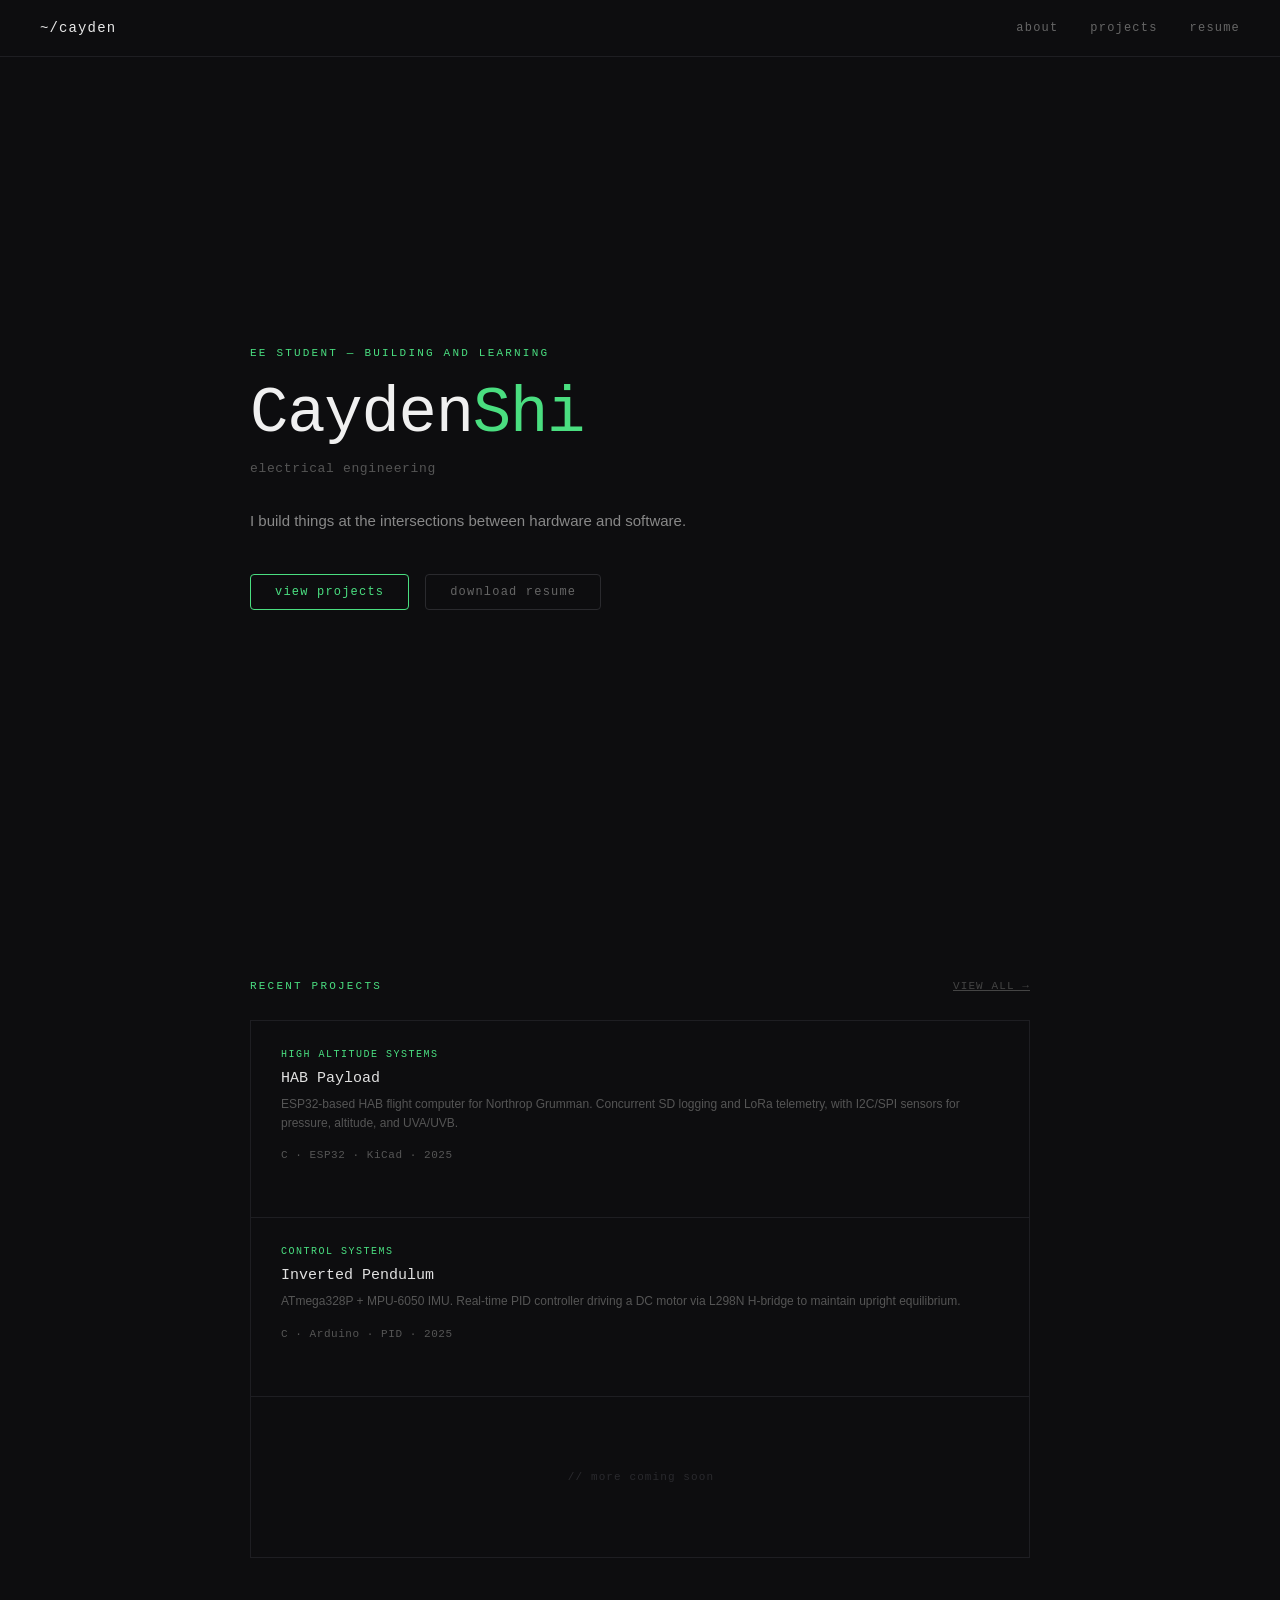
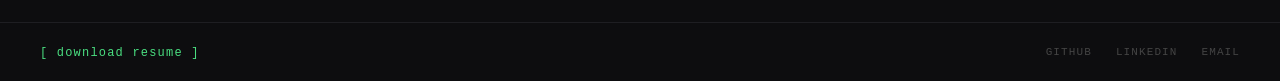
==== index.html @ 10d6a315 "add hero, projects section, and footer" ====
<!doctype html>
<html lang="en">
  <head>
    <meta charset="UTF-8" />
    <meta name="viewport" content="width=device-width, initial-scale=1.0" />
    <title>Cayden Shi</title>
    <link rel="stylesheet" href="style.css" />
  </head>
  <body>
    <nav>
      <div class="nav-logo">~/cayden</div>
      <div class="nav-links">
        <a href="#">about</a>
        <a href="#">projects</a>
        <a href="#">resume</a>
      </div>
    </nav>
    <main class="container">
      <section class="hero">
        <p class="hero-label">ee student — building and learning</p>
        <h1 class="hero-name">Cayden<span class="accent">Shi</span></h1>
        <p class="hero-sub">electrical engineering</p>
        <p class="hero-desc">
          I build things at the intersections between hardware and software.
        </p>
        <div class="hero-ctas">
          <a href="#" class="btn-primary">view projects</a>
          <a href="#" class="btn-secondary">download resume</a>
        </div>
      </section>
      <section class="projects">
        <div class="section-header">
          <p class="section-title">recent projects</p>
          <a href="#" class="section-link">view all →</a>
        </div>
        <div class="projects-grid">
          <div class="project-card">
            <p class="project-tag">high altitude systems</p>
            <h3 class="project-title">HAB Payload</h3>
            <p class="project-desc">
              ESP32-based HAB flight computer for Northrop Grumman. Concurrent
              SD logging and LoRa telemetry, with I2C/SPI sensors for pressure,
              altitude, and UVA/UVB.
            </p>
            <p class="project-meta">C · ESP32 · KiCad · 2025</p>
            <p class="project-read-more">view project →</p>
          </div>
          <div class="project-card">
            <p class="project-tag">control systems</p>
            <h3 class="project-title">Inverted Pendulum</h3>
            <p class="project-desc">
              ATmega328P + MPU-6050 IMU. Real-time PID controller driving a DC
              motor via L298N H-bridge to maintain upright equilibrium.
            </p>
            <p class="project-meta">C · Arduino · PID · 2025</p>
            <p class="project-read-more">view project →</p>
          </div>
          <div class="project-card project-empty">
            <p class="project-coming">// more coming soon</p>
          </div>
        </div>
      </section>
    </main>
    <footer>
      <div class="footer-left">
        <a href="#" class="footer-resume">[ download resume ]</a>
      </div>
      <div class="footer-links">
        <a href="https://github.com/CaydenShi" target="_blank">github</a>
        <a href="#" target="_blank">linkedin</a>
        <a href="mailto:caydenshi.dev@gmail.com">email</a>
      </div>
    </footer>
  </body>
</html>
---- style.css ----
* {
  margin: 0;
  padding: 0;
  box-sizing: border-box;
}

body {
  background-color: #0d0d0f;
  color: #c8c8c8;
  font-family: "Courier New", monospace;
  min-height: 100vh;
  display: flex;
  flex-direction: column;
}
main {
  flex: 1;
}
nav {
  display: flex;
  justify-content: space-between;
  align-items: center;
  padding: 20px 40px;
  border-bottom: 1px solid #1e1e22;
}
.container {
  max-width: 900px;
  margin: 0 auto;
  padding: 0 60px;
}
.nav-logo {
  color: #e8e8e8;
  font-size: 14px;
  letter-spacing: 0.08em;
}

.nav-links {
  display: flex;
  gap: 32px;
}

.nav-links a {
  color: #666;
  font-size: 12px;
  letter-spacing: 0.1em;
  text-decoration: none;
}

.nav-links a:hover {
  color: #4ade80;
}
.hero {
  min-height: calc(100vh - 57px);
  display: flex;
  flex-direction: column;
  justify-content: center;
  padding: 80px 0;
  max-width: 860px;
}
.hero-label {
  font-size: 11px;
  color: #4ade80;
  letter-spacing: 0.2em;
  text-transform: uppercase;
  margin-bottom: 20px;
}

.hero-name {
  font-size: 64px;
  color: #f0f0f0;
  line-height: 1.1;
  margin-bottom: 12px;
  font-weight: 400;
  letter-spacing: -0.02em;
}

.accent {
  color: #4ade80;
}

.hero-sub {
  font-size: 13px;
  color: #555;
  margin-bottom: 32px;
  letter-spacing: 0.05em;
}

.hero-desc {
  font-size: 15px;
  color: #888;
  max-width: 480px;
  line-height: 1.7;
  margin-bottom: 40px;
  font-family: "Segoe UI", Tahoma, Geneva, Verdana, sans-serif;
}

.hero-ctas {
  display: flex;
  gap: 16px;
}

.btn-primary {
  padding: 10px 24px;
  border: 1px solid #4ade80;
  color: #4ade80;
  font-family: "Courier New", monospace;
  font-size: 12px;
  letter-spacing: 0.1em;
  text-decoration: none;
  border-radius: 4px;
}

.btn-secondary {
  padding: 10px 24px;
  border: 1px solid #2a2a2e;
  color: #666;
  font-family: "Courier New", monospace;
  font-size: 12px;
  letter-spacing: 0.1em;
  text-decoration: none;
  border-radius: 4px;
}

.btn-primary:hover {
  background-color: #4ade80;
  color: #0d0d0f;
}

.btn-secondary:hover {
  border-color: #666;
  color: #c8c8c8;
}
footer {
  display: flex;
  justify-content: space-between;
  align-items: center;
  padding: 20px 40px;
  border-top: 1px solid #1e1e22;
  margin-top: auto;
}

.footer-resume {
  font-size: 12px;
  color: #4ade80;
  text-decoration: none;
  letter-spacing: 0.1em;
  font-family: "Courier New", monospace;
}

.footer-resume:hover {
  color: #c8c8c8;
}

.footer-links {
  display: flex;
  gap: 24px;
}

.footer-links a {
  font-size: 11px;
  color: #444;
  text-decoration: none;
  letter-spacing: 0.1em;
  text-transform: uppercase;
}

.footer-links a:hover {
  color: #4ade80;
}
.projects {
  padding: 80px 0 64px;
}

.section-header {
  display: flex;
  justify-content: space-between;
  align-items: baseline;
  margin-bottom: 28px;
}

.section-title {
  font-size: 11px;
  color: #4ade80;
  letter-spacing: 0.2em;
  text-transform: uppercase;
}

.section-link {
  font-size: 11px;
  color: #444;
  letter-spacing: 0.1em;
  text-transform: uppercase;
}

.section-link:hover {
  color: #4ade80;
}

.projects-grid {
  display: grid;
  grid-template-columns: 1fr;
  gap: 1px;
  background-color: #1e1e22;
  border: 1px solid #1e1e22;
}

.project-card {
  background-color: #0d0d0f;
  padding: 28px;
  border-left: 2px solid transparent;
  transition:
    border-color 0.2s ease,
    background-color 0.2s ease;
  cursor: pointer;
}

.project-card:hover {
  background-color: #111113;
  border-left: 2px solid #4ade80;
}

.project-tag {
  font-size: 10px;
  color: #4ade80;
  letter-spacing: 0.15em;
  text-transform: uppercase;
  margin-bottom: 10px;
}

.project-title {
  font-size: 15px;
  color: #e0e0e0;
  margin-bottom: 8px;
  font-weight: 400;
}

.project-desc {
  font-size: 12px;
  color: #555;
  line-height: 1.6;
  margin-bottom: 16px;
  font-family: "Segoe UI", sans-serif;
}

.project-meta {
  font-size: 11px;
  color: #555;
  letter-spacing: 0.05em;
}

.project-empty {
  display: flex;
  align-items: center;
  justify-content: center;
  min-height: 160px;
}

.project-coming {
  font-size: 11px;
  color: #2a2a2e;
  letter-spacing: 0.1em;
}
.project-read-more {
  font-size: 11px;
  color: transparent;
  letter-spacing: 0.15em;
  text-transform: uppercase;
  margin-top: 16px;
  transition: color 0.2s ease;
}

.project-card:hover .project-read-more {
  color: #4ade80;
}
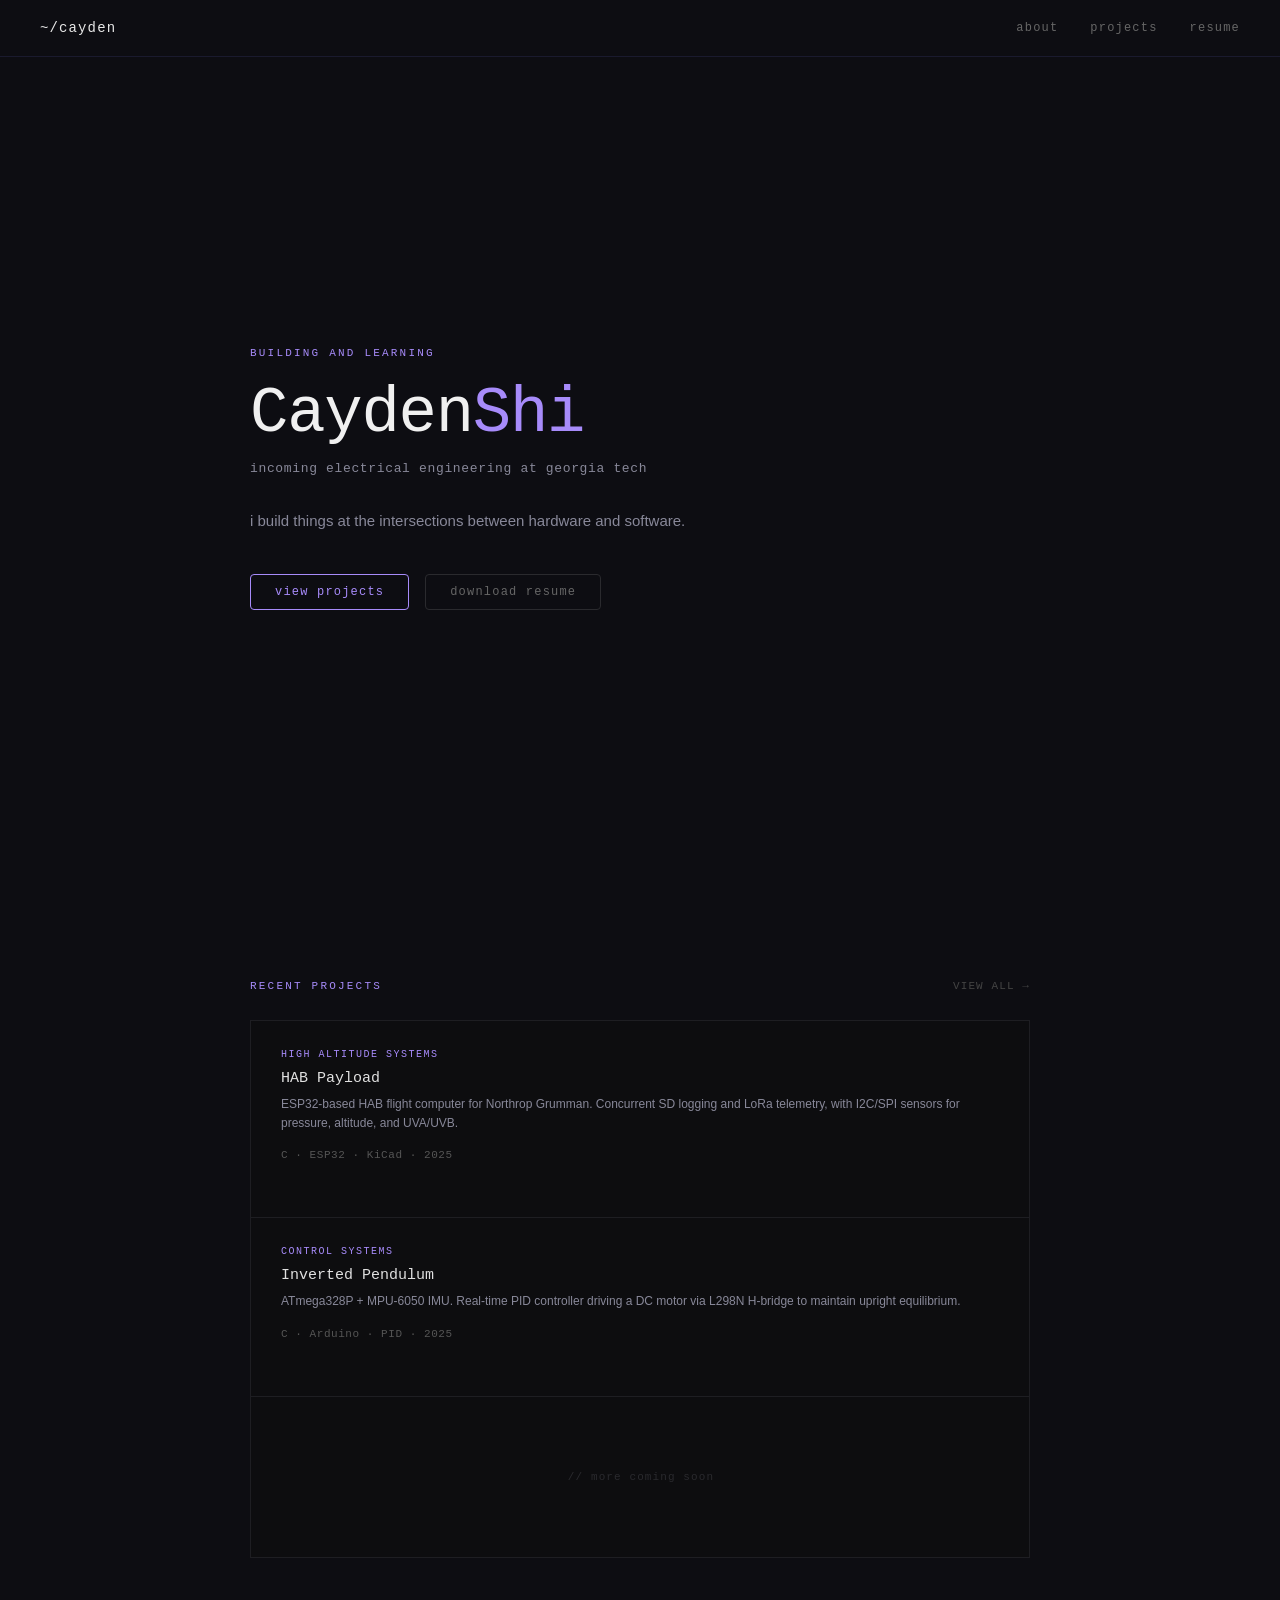
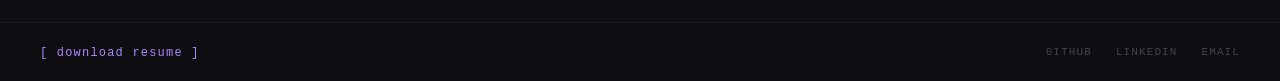
==== commit a46d3f40: "new features" ====
--- a/index.html
+++ b/index.html
@@ -8,30 +8,30 @@
   </head>
   <body>
     <nav>
-      <div class="nav-logo">~/cayden</div>
+      <a href="index.html" class="nav-logo">~/cayden</a>
       <div class="nav-links">
-        <a href="#">about</a>
-        <a href="#">projects</a>
+        <a href="about.html">about</a>
+        <a href="projects.html">projects</a>
         <a href="#">resume</a>
       </div>
     </nav>
     <main class="container">
       <section class="hero">
-        <p class="hero-label">ee student — building and learning</p>
+        <p class="hero-label">building and learning</p>
         <h1 class="hero-name">Cayden<span class="accent">Shi</span></h1>
-        <p class="hero-sub">electrical engineering</p>
+        <p class="hero-sub">incoming electrical engineering at georgia tech</p>
         <p class="hero-desc">
-          I build things at the intersections between hardware and software.
+          i build things at the intersections between hardware and software.
         </p>
         <div class="hero-ctas">
-          <a href="#" class="btn-primary">view projects</a>
+          <a href="projects.html" class="btn-primary">view projects</a>
           <a href="#" class="btn-secondary">download resume</a>
         </div>
       </section>
       <section class="projects">
         <div class="section-header">
           <p class="section-title">recent projects</p>
-          <a href="#" class="section-link">view all →</a>
+          <a href="projects.html" class="section-link">view all →</a>
         </div>
         <div class="projects-grid">
           <div class="project-card">
@@ -67,7 +67,9 @@
       </div>
       <div class="footer-links">
         <a href="https://github.com/CaydenShi" target="_blank">github</a>
-        <a href="#" target="_blank">linkedin</a>
+        <a href="https://www.linkedin.com/in/cayden-shi" target="_blank"
+          >linkedin</a
+        >
         <a href="mailto:caydenshi.dev@gmail.com">email</a>
       </div>
     </footer>
--- a/style.css
+++ b/style.css
@@ -2,11 +2,12 @@
   margin: 0;
   padding: 0;
   box-sizing: border-box;
+  text-decoration: none;
 }
 
 body {
-  background-color: #0d0d0f;
-  color: #c8c8c8;
+  background-color: #0d0d12;
+  color: #e2e2f0;
   font-family: "Courier New", monospace;
   min-height: 100vh;
   display: flex;
@@ -20,7 +21,7 @@
   justify-content: space-between;
   align-items: center;
   padding: 20px 40px;
-  border-bottom: 1px solid #1e1e22;
+  border-bottom: 1px solid #1a1a2e;
 }
 .container {
   max-width: 900px;
@@ -31,8 +32,12 @@
   color: #e8e8e8;
   font-size: 14px;
   letter-spacing: 0.08em;
-}
-
+  text-decoration: none;
+}
+
+.nav-logo:hover {
+  color: #a78bfa;
+}
 .nav-links {
   display: flex;
   gap: 32px;
@@ -46,7 +51,7 @@
 }
 
 .nav-links a:hover {
-  color: #4ade80;
+  color: #a78bfa;
 }
 .hero {
   min-height: calc(100vh - 57px);
@@ -58,7 +63,7 @@
 }
 .hero-label {
   font-size: 11px;
-  color: #4ade80;
+  color: #a78bfa;
   letter-spacing: 0.2em;
   text-transform: uppercase;
   margin-bottom: 20px;
@@ -74,19 +79,19 @@
 }
 
 .accent {
-  color: #4ade80;
+  color: #a78bfa;
 }
 
 .hero-sub {
   font-size: 13px;
-  color: #555;
+  color: #888899;
   margin-bottom: 32px;
   letter-spacing: 0.05em;
 }
 
 .hero-desc {
   font-size: 15px;
-  color: #888;
+  color: #888899;
   max-width: 480px;
   line-height: 1.7;
   margin-bottom: 40px;
@@ -100,8 +105,8 @@
 
 .btn-primary {
   padding: 10px 24px;
-  border: 1px solid #4ade80;
-  color: #4ade80;
+  border: 1px solid #a78bfa;
+  color: #a78bfa;
   font-family: "Courier New", monospace;
   font-size: 12px;
   letter-spacing: 0.1em;
@@ -121,7 +126,7 @@
 }
 
 .btn-primary:hover {
-  background-color: #4ade80;
+  background-color: #a78bfa;
   color: #0d0d0f;
 }
 
@@ -140,7 +145,7 @@
 
 .footer-resume {
   font-size: 12px;
-  color: #4ade80;
+  color: #a78bfa;
   text-decoration: none;
   letter-spacing: 0.1em;
   font-family: "Courier New", monospace;
@@ -164,7 +169,7 @@
 }
 
 .footer-links a:hover {
-  color: #4ade80;
+  color: #a78bfa;
 }
 .projects {
   padding: 80px 0 64px;
@@ -179,7 +184,7 @@
 
 .section-title {
   font-size: 11px;
-  color: #4ade80;
+  color: #a78bfa;
   letter-spacing: 0.2em;
   text-transform: uppercase;
 }
@@ -192,7 +197,7 @@
 }
 
 .section-link:hover {
-  color: #4ade80;
+  color: #a78bfa;
 }
 
 .projects-grid {
@@ -214,13 +219,13 @@
 }
 
 .project-card:hover {
-  background-color: #111113;
-  border-left: 2px solid #4ade80;
+  background-color: #11111a;
+  border-left: 2px solid #a78bfa;
 }
 
 .project-tag {
   font-size: 10px;
-  color: #4ade80;
+  color: #a78bfa;
   letter-spacing: 0.15em;
   text-transform: uppercase;
   margin-bottom: 10px;
@@ -235,7 +240,7 @@
 
 .project-desc {
   font-size: 12px;
-  color: #555;
+  color: #888899;
   line-height: 1.6;
   margin-bottom: 16px;
   font-family: "Segoe UI", sans-serif;
@@ -269,5 +274,377 @@
 }
 
 .project-card:hover .project-read-more {
-  color: #4ade80;
-}
+  color: #a78bfa;
+}
+.projects-page {
+  padding: 80px 0 64px;
+}
+
+.page-header {
+  margin-bottom: 48px;
+}
+
+.page-title {
+  font-size: 48px;
+  color: #e2e2f0;
+  font-weight: 400;
+  letter-spacing: -0.02em;
+  margin-bottom: 8px;
+}
+
+.page-sub {
+  font-size: 13px;
+  color: #888899;
+  letter-spacing: 0.05em;
+}
+
+.projects-full-grid {
+  display: flex;
+  flex-direction: column;
+  gap: 1px;
+  background-color: #1a1a2e;
+  border: 1px solid #1a1a2e;
+}
+
+.project-card-full {
+  display: flex;
+  justify-content: space-between;
+  align-items: center;
+  background-color: #0d0d12;
+  padding: 32px 28px;
+  border-left: 2px solid transparent;
+  transition:
+    border-color 0.2s ease,
+    background-color 0.2s ease;
+  cursor: pointer;
+}
+
+.project-card-full:hover {
+  background-color: #11111a;
+  border-left: 2px solid #a78bfa;
+}
+
+.project-card-left {
+  max-width: 640px;
+}
+
+.project-card-arrow {
+  font-size: 18px;
+  color: transparent;
+  transition: color 0.2s ease;
+}
+
+.project-card-full:hover .project-card-arrow {
+  color: #a78bfa;
+}
+
+.project-card-full:hover .project-read-more {
+  color: #a78bfa;
+}
+.about-page {
+  padding: 80px 0 64px;
+}
+
+.about-grid {
+  display: grid;
+  grid-template-columns: 1fr 320px;
+  gap: 80px;
+  align-items: start;
+}
+
+.about-text {
+  display: flex;
+  flex-direction: column;
+  gap: 20px;
+}
+
+.about-bio {
+  font-size: 15px;
+  color: #888899;
+  line-height: 1.8;
+  font-family: "Segoe UI", sans-serif;
+}
+
+.about-details {
+  display: flex;
+  flex-direction: column;
+  gap: 0px;
+  margin-top: 12px;
+  border-top: 1px solid #1a1a2e;
+}
+
+.about-detail-row {
+  display: flex;
+  gap: 24px;
+  padding: 14px 0;
+  border-bottom: 1px solid #1a1a2e;
+  align-items: baseline;
+}
+
+.about-detail-label {
+  font-size: 11px;
+  color: #a78bfa;
+  letter-spacing: 0.15em;
+  text-transform: uppercase;
+  min-width: 100px;
+}
+
+.about-detail-value {
+  font-size: 13px;
+  color: #e2e2f0;
+  font-family: "Segoe UI", sans-serif;
+}
+
+.about-image-placeholder {
+  width: 100%;
+  aspect-ratio: 3 / 4;
+  border: 1px solid #1a1a2e;
+  display: flex;
+  align-items: center;
+  justify-content: center;
+}
+
+.about-image-text {
+  font-size: 11px;
+  color: #444455;
+  letter-spacing: 0.1em;
+}
+.project-page {
+  padding: 80px 0 64px;
+}
+
+.project-page-header {
+  margin-bottom: 48px;
+}
+
+.back-link {
+  font-size: 11px;
+  color: #444455;
+  letter-spacing: 0.1em;
+  text-transform: uppercase;
+  display: inline-block;
+  margin-bottom: 24px;
+  transition: color 0.2s ease;
+}
+
+.back-link:hover {
+  color: #a78bfa;
+}
+
+.project-page-title {
+  font-size: 48px;
+  color: #e2e2f0;
+  font-weight: 400;
+  letter-spacing: -0.02em;
+  margin-bottom: 8px;
+  margin-top: 8px;
+}
+
+.project-page-sub {
+  font-size: 12px;
+  color: #a78bfa;
+  letter-spacing: 0.15em;
+}
+
+.project-page-summary {
+  font-size: 16px;
+  color: #888899;
+  line-height: 1.8;
+  max-width: 640px;
+  margin-bottom: 48px;
+  font-family: "Segoe UI", sans-serif;
+  border-left: 2px solid #a78bfa;
+  padding-left: 20px;
+}
+
+.project-page-image-placeholder {
+  width: 100%;
+  height: 320px;
+  border: 1px solid #1a1a2e;
+  display: flex;
+  align-items: center;
+  justify-content: center;
+  margin-bottom: 64px;
+  color: #444455;
+  font-size: 11px;
+  letter-spacing: 0.1em;
+}
+
+.project-page-body {
+  display: flex;
+  flex-direction: column;
+  gap: 48px;
+  margin-bottom: 80px;
+  max-width: 680px;
+}
+
+.project-section-title {
+  font-size: 11px;
+  color: #a78bfa;
+  letter-spacing: 0.2em;
+  text-transform: uppercase;
+  margin-bottom: 16px;
+}
+
+.project-section-text {
+  font-size: 15px;
+  color: #888899;
+  line-height: 1.8;
+  font-family: "Segoe UI", sans-serif;
+}
+
+.build-log-section {
+  border-top: 1px solid #1a1a2e;
+  padding-top: 48px;
+  margin-bottom: 64px;
+}
+
+.build-log-list {
+  display: flex;
+  flex-direction: column;
+  gap: 1px;
+  background-color: #1a1a2e;
+  border: 1px solid #1a1a2e;
+  margin-top: 28px;
+}
+
+.build-log-entry {
+  display: flex;
+  justify-content: space-between;
+  align-items: center;
+  background-color: #0d0d12;
+  padding: 20px 28px;
+  border-left: 2px solid transparent;
+  transition:
+    border-color 0.2s ease,
+    background-color 0.2s ease;
+  color: inherit;
+}
+
+.build-log-entry:hover {
+  background-color: #11111a;
+  border-left: 2px solid #a78bfa;
+}
+
+.build-log-date {
+  font-size: 11px;
+  color: #444455;
+  letter-spacing: 0.1em;
+  margin-bottom: 4px;
+}
+
+.build-log-title {
+  font-size: 14px;
+  color: #e2e2f0;
+}
+
+.build-log-arrow {
+  font-size: 16px;
+  color: transparent;
+  transition: color 0.2s ease;
+}
+
+.build-log-entry:hover .build-log-arrow {
+  color: #a78bfa;
+}
+.log-page {
+  padding: 80px 0 64px;
+}
+
+.log-page-header {
+  margin-bottom: 48px;
+}
+
+.log-number {
+  font-size: 11px;
+  color: #a78bfa;
+  letter-spacing: 0.2em;
+  text-transform: uppercase;
+  margin-bottom: 8px;
+}
+
+.log-title {
+  font-size: 48px;
+  color: #e2e2f0;
+  font-weight: 400;
+  letter-spacing: -0.02em;
+  margin-bottom: 8px;
+}
+
+.log-date {
+  font-size: 12px;
+  color: #444455;
+  letter-spacing: 0.1em;
+}
+
+.log-body {
+  display: flex;
+  flex-direction: column;
+  gap: 40px;
+  max-width: 680px;
+  margin-bottom: 80px;
+}
+
+.log-section {
+  display: flex;
+  flex-direction: column;
+  gap: 12px;
+}
+
+.log-section-title {
+  font-size: 11px;
+  color: #a78bfa;
+  letter-spacing: 0.2em;
+  text-transform: uppercase;
+}
+
+.log-text {
+  font-size: 15px;
+  color: #888899;
+  line-height: 1.8;
+  font-family: "Segoe UI", sans-serif;
+}
+
+.log-image-placeholder {
+  width: 100%;
+  height: 280px;
+  border: 1px solid #1a1a2e;
+  display: flex;
+  align-items: center;
+  justify-content: center;
+  color: #444455;
+  font-size: 11px;
+  letter-spacing: 0.1em;
+}
+
+.log-nav {
+  display: flex;
+  justify-content: space-between;
+  align-items: center;
+  padding-top: 32px;
+  border-top: 1px solid #1a1a2e;
+}
+
+.log-nav-next {
+  font-size: 12px;
+  color: #444455;
+  letter-spacing: 0.1em;
+  text-transform: uppercase;
+  transition: color 0.2s ease;
+}
+
+.log-nav-next:hover {
+  color: #a78bfa;
+}
+
+.log-nav-prev {
+  font-size: 12px;
+  color: #444455;
+  letter-spacing: 0.1em;
+  text-transform: uppercase;
+  transition: color 0.2s ease;
+}
+
+.log-nav-prev:hover {
+  color: #a78bfa;
+}
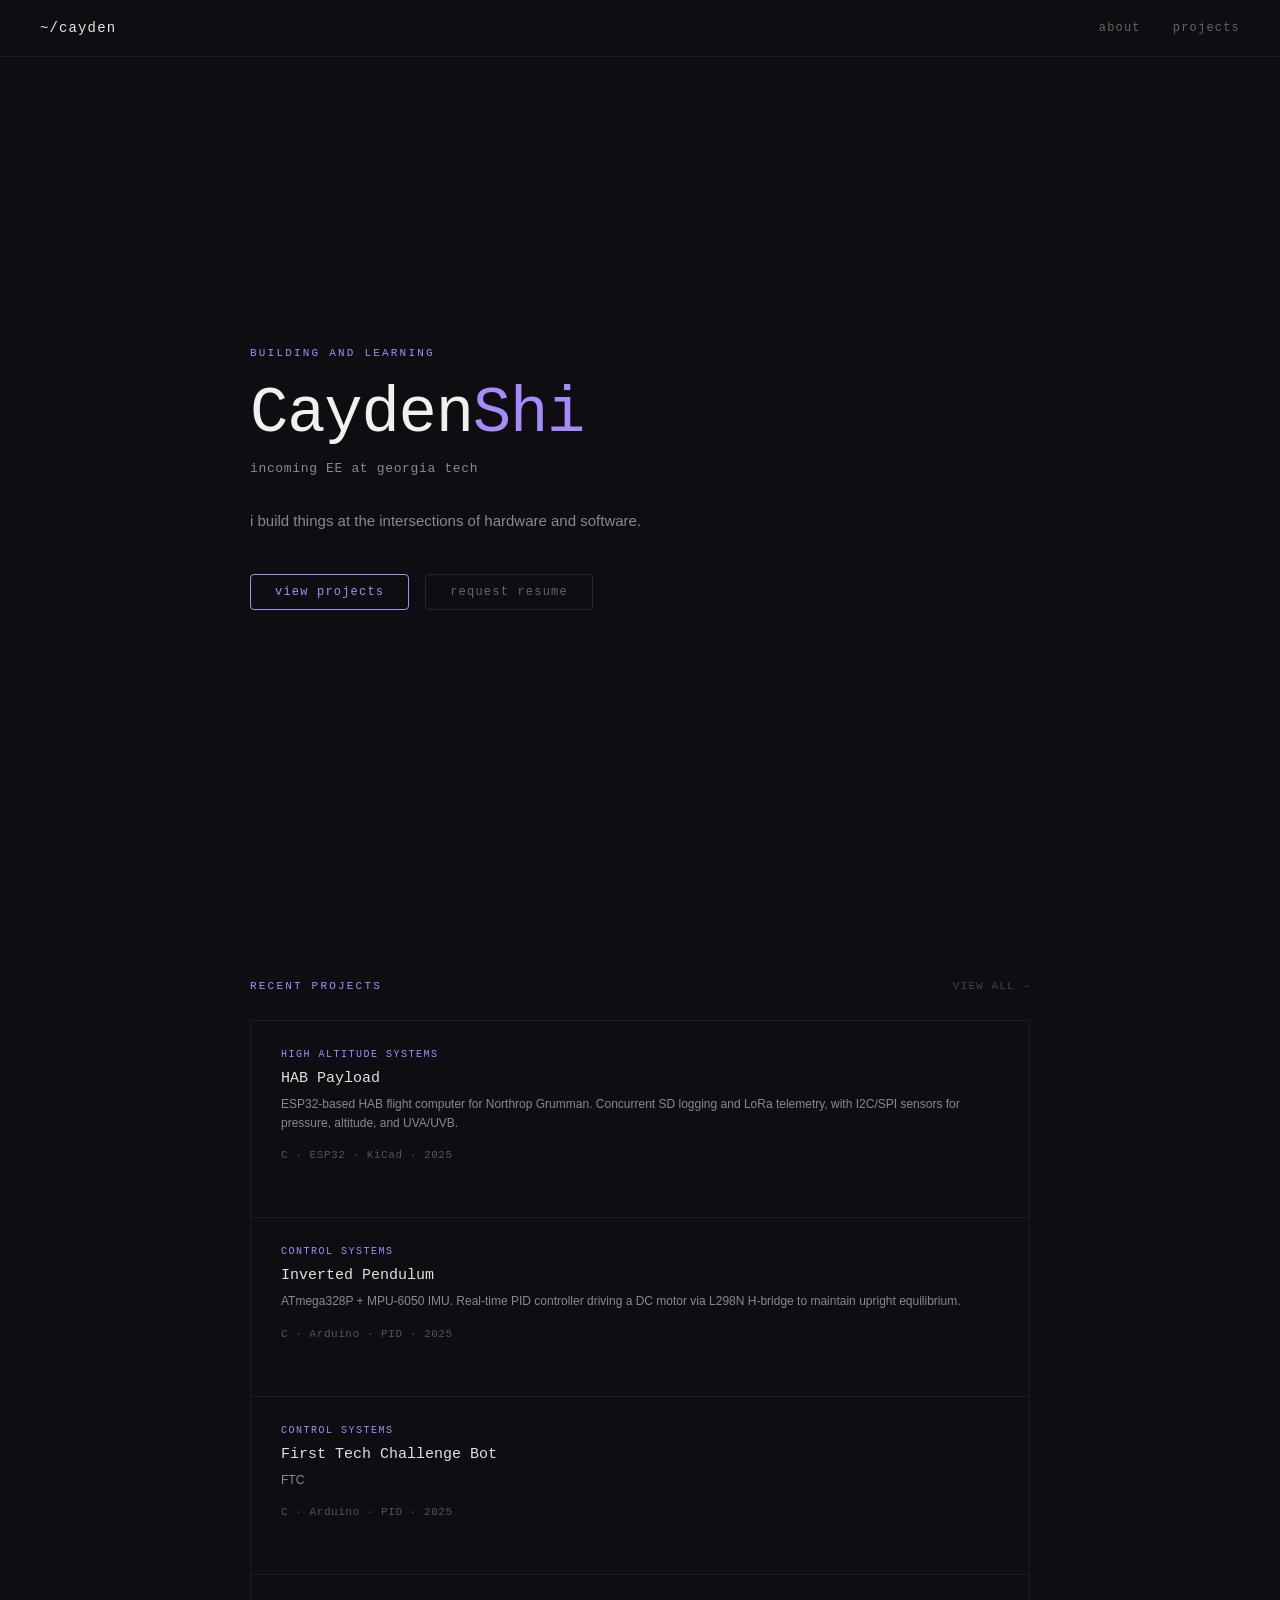
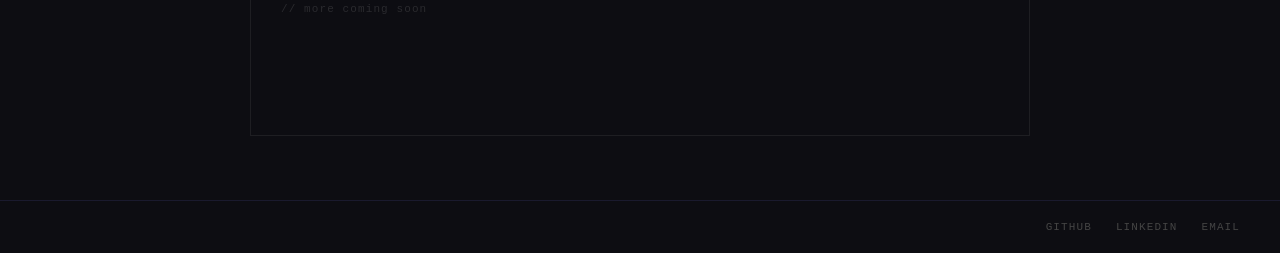
==== commit 3f1323ce: "new project addition" ====
--- a/index.html
+++ b/index.html
@@ -12,20 +12,23 @@
       <div class="nav-links">
         <a href="about.html">about</a>
         <a href="projects.html">projects</a>
-        <a href="#">resume</a>
       </div>
     </nav>
     <main class="container">
       <section class="hero">
         <p class="hero-label">building and learning</p>
         <h1 class="hero-name">Cayden<span class="accent">Shi</span></h1>
-        <p class="hero-sub">incoming electrical engineering at georgia tech</p>
+        <p class="hero-sub">incoming EE at georgia tech</p>
         <p class="hero-desc">
-          i build things at the intersections between hardware and software.
+          i build things at the intersections of hardware and software.
         </p>
         <div class="hero-ctas">
           <a href="projects.html" class="btn-primary">view projects</a>
-          <a href="#" class="btn-secondary">download resume</a>
+          <a
+            href="mailto:caydenshi.dev@gmail.com?subject=Resume%20Request"
+            class="btn-secondary"
+            >request resume</a
+          >
         </div>
       </section>
       <section class="projects">
@@ -34,7 +37,7 @@
           <a href="projects.html" class="section-link">view all →</a>
         </div>
         <div class="projects-grid">
-          <div class="project-card">
+          <a href="projects/hab-payload/index.html" class="project-card">
             <p class="project-tag">high altitude systems</p>
             <h3 class="project-title">HAB Payload</h3>
             <p class="project-desc">
@@ -44,8 +47,9 @@
             </p>
             <p class="project-meta">C · ESP32 · KiCad · 2025</p>
             <p class="project-read-more">view project →</p>
-          </div>
-          <div class="project-card">
+          </a>
+
+          <a href="projects/inverted-pendulum/index.html" class="project-card">
             <p class="project-tag">control systems</p>
             <h3 class="project-title">Inverted Pendulum</h3>
             <p class="project-desc">
@@ -54,7 +58,15 @@
             </p>
             <p class="project-meta">C · Arduino · PID · 2025</p>
             <p class="project-read-more">view project →</p>
-          </div>
+          </a>
+          <a href="projects/FTCBot/index.html" class="project-card">
+            <p class="project-tag">control systems</p>
+            <h3 class="project-title">First Tech Challenge Bot</h3>
+            <p class="project-desc">FTC</p>
+            <p class="project-meta">C · Arduino · PID · 2025</p>
+            <p class="project-read-more">view project →</p>
+          </a>
+
           <div class="project-card project-empty">
             <p class="project-coming">// more coming soon</p>
           </div>
@@ -62,12 +74,9 @@
       </section>
     </main>
     <footer>
-      <div class="footer-left">
-        <a href="#" class="footer-resume">[ download resume ]</a>
-      </div>
       <div class="footer-links">
         <a href="https://github.com/CaydenShi" target="_blank">github</a>
-        <a href="https://www.linkedin.com/in/cayden-shi" target="_blank"
+        <a href="https://linkedin.com/in/cayden-shi" target="_blank"
           >linkedin</a
         >
         <a href="mailto:caydenshi.dev@gmail.com">email</a>
--- a/style.css
+++ b/style.css
@@ -136,10 +136,10 @@
 }
 footer {
   display: flex;
-  justify-content: space-between;
+  justify-content: flex-end;
   align-items: center;
   padding: 20px 40px;
-  border-top: 1px solid #1e1e22;
+  border-top: 1px solid #1a1a2e;
   margin-top: auto;
 }
 
@@ -648,3 +648,18 @@
 .log-nav-prev:hover {
   color: #a78bfa;
 }
+.projects-page {
+  padding: 80px 0 64px;
+  min-height: calc(100vh - 120px);
+}
+.project-card {
+  background-color: #0d0d12;
+  padding: 28px;
+  border-left: 2px solid transparent;
+  transition:
+    border-color 0.2s ease,
+    background-color 0.2s ease;
+  cursor: pointer;
+  color: inherit;
+  display: block;
+}
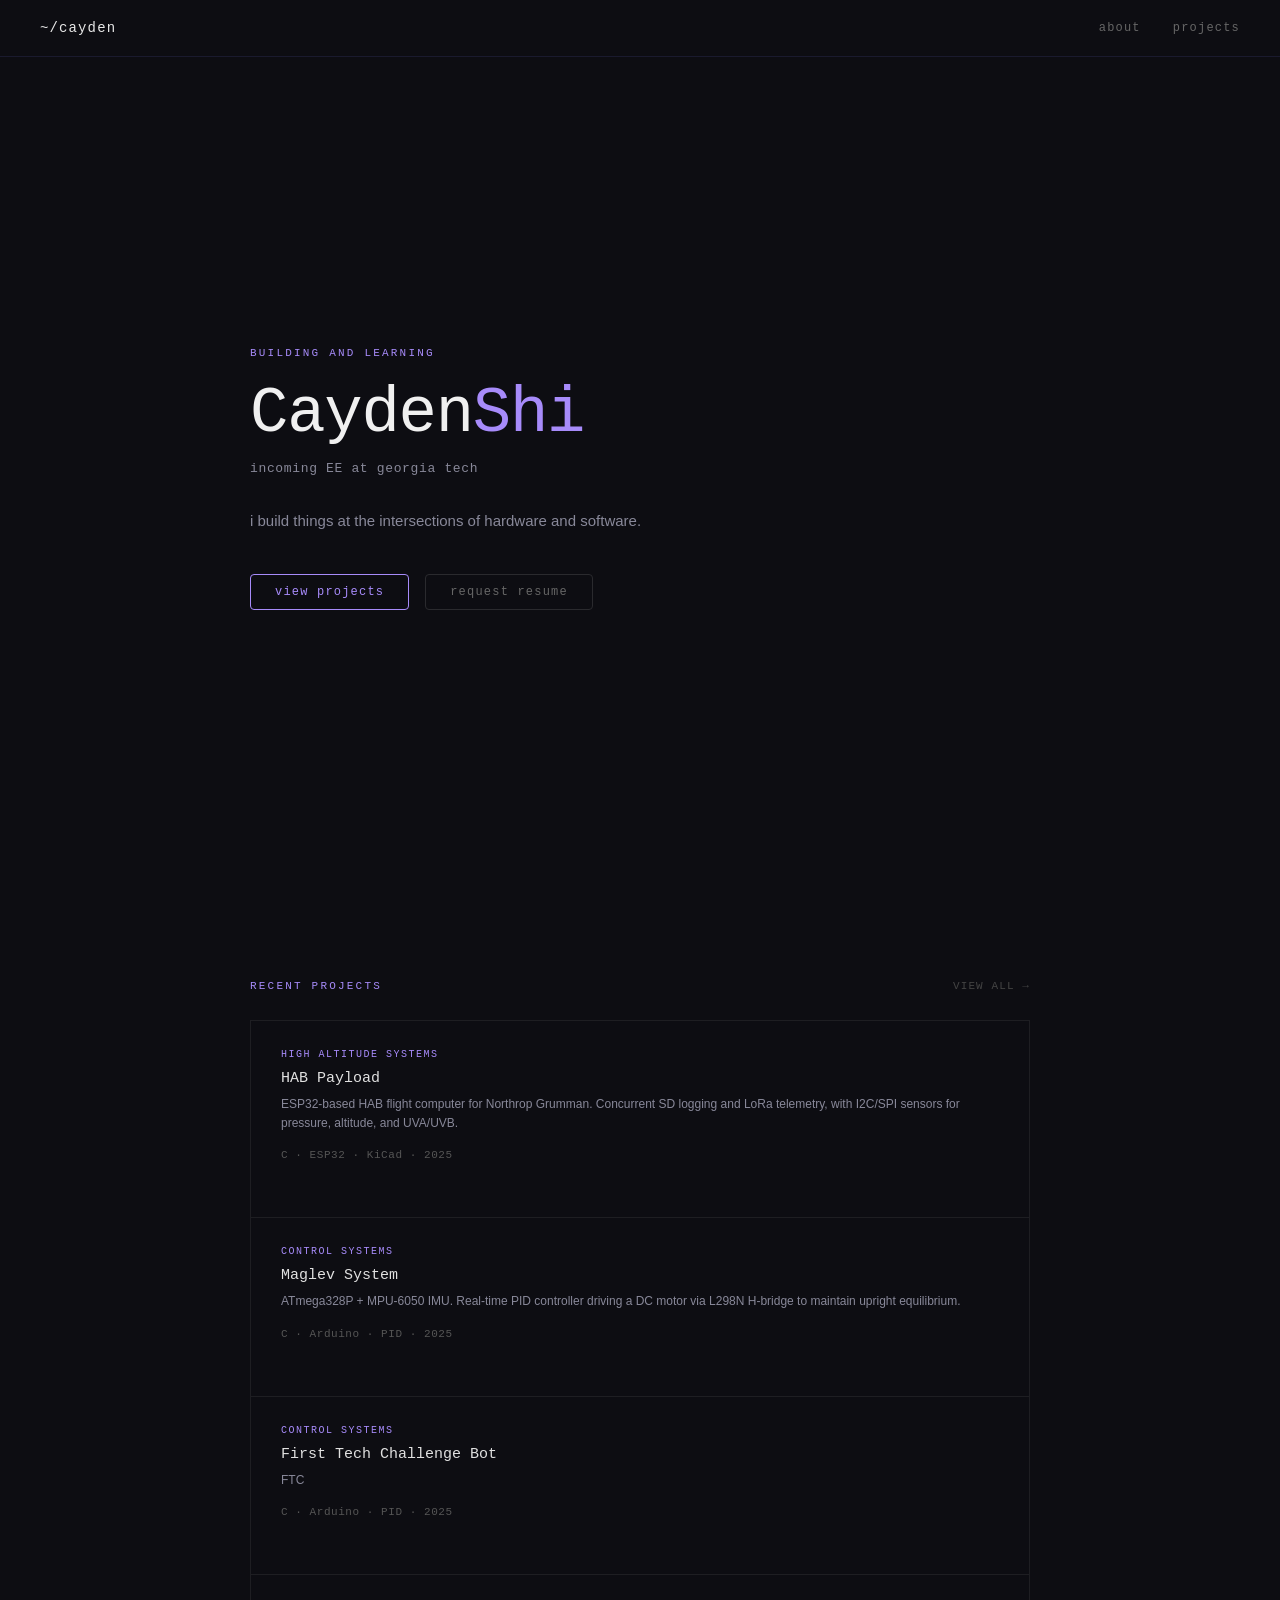
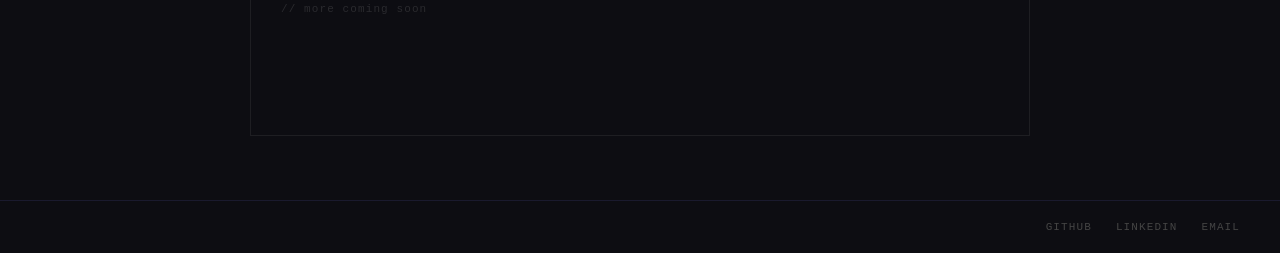
==== commit 8c7e0029: "first blog done." ====
--- a/index.html
+++ b/index.html
@@ -49,9 +49,9 @@
             <p class="project-read-more">view project →</p>
           </a>
 
-          <a href="projects/inverted-pendulum/index.html" class="project-card">
+          <a href="projects/maglev/index.html" class="project-card">
             <p class="project-tag">control systems</p>
-            <h3 class="project-title">Inverted Pendulum</h3>
+            <h3 class="project-title">Maglev System</h3>
             <p class="project-desc">
               ATmega328P + MPU-6050 IMU. Real-time PID controller driving a DC
               motor via L298N H-bridge to maintain upright equilibrium.
--- a/style.css
+++ b/style.css
@@ -663,3 +663,9 @@
   color: inherit;
   display: block;
 }
+.log-image {
+  width: 100%;
+  max-width: 680px;
+  height: auto;
+  border: 1px solid #1a1a2e;
+}
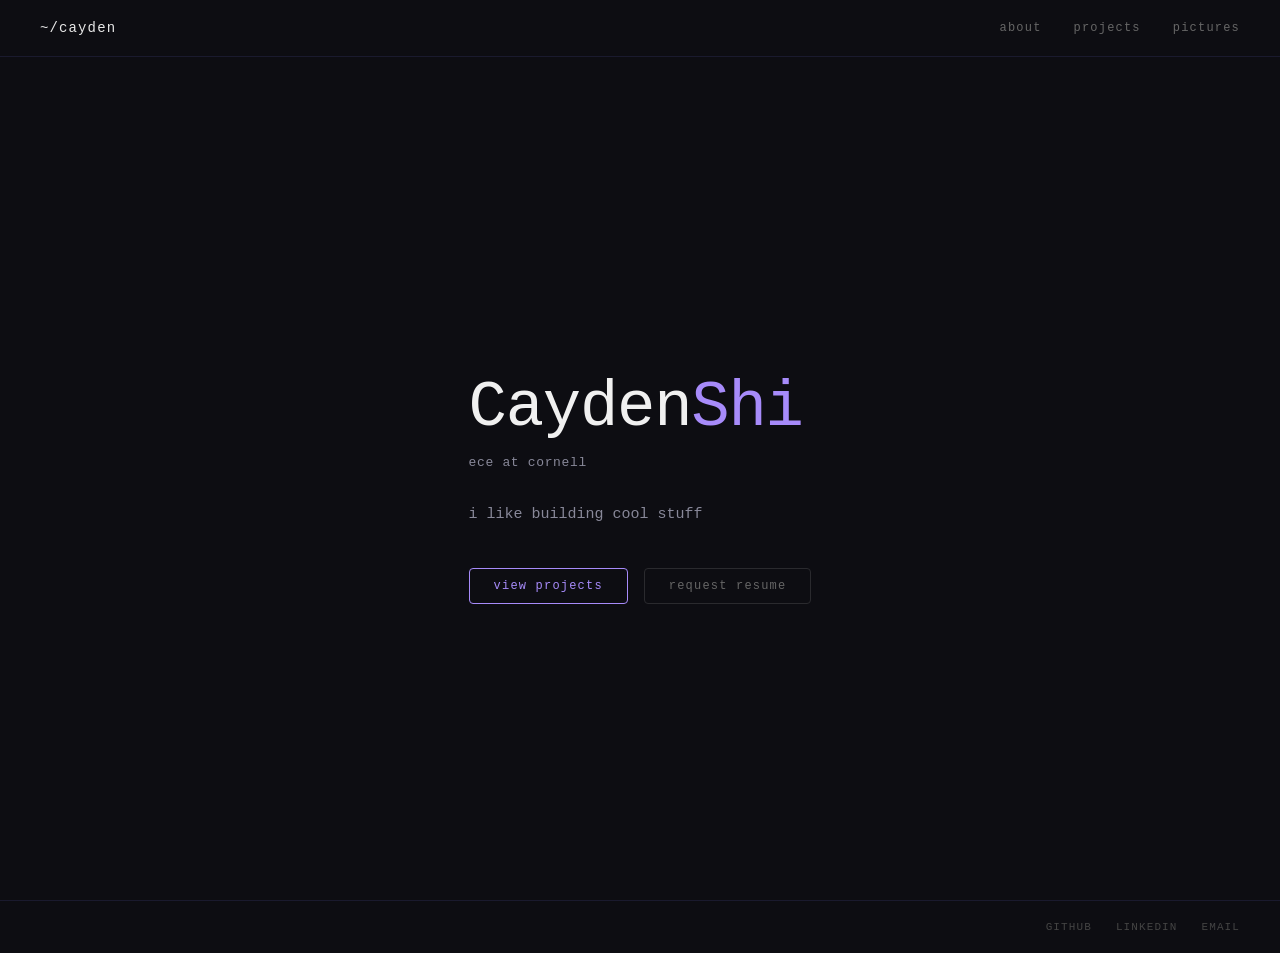
==== commit 8ac1354e: "website" ====
--- a/index.html
+++ b/index.html
@@ -12,74 +12,32 @@
       <div class="nav-links">
         <a href="about.html">about</a>
         <a href="projects.html">projects</a>
+        <a href="pictures.html">pictures</a>
       </div>
     </nav>
     <main class="container">
       <section class="hero">
-        <p class="hero-label">building and learning</p>
+        <p class="hero-label"></p>
         <h1 class="hero-name">Cayden<span class="accent">Shi</span></h1>
-        <p class="hero-sub">incoming EE at georgia tech</p>
-        <p class="hero-desc">
-          i build things at the intersections of hardware and software.
-        </p>
+        <p class="hero-sub">ece at cornell</p>
+        <p class="hero-desc">i like building cool stuff</p>
         <div class="hero-ctas">
           <a href="projects.html" class="btn-primary">view projects</a>
           <a
-            href="mailto:caydenshi.dev@gmail.com?subject=Resume%20Request"
+            href="mailto:cys45@cornell.edu?subject=Resume%20Request"
             class="btn-secondary"
             >request resume</a
           >
         </div>
       </section>
-      <section class="projects">
-        <div class="section-header">
-          <p class="section-title">recent projects</p>
-          <a href="projects.html" class="section-link">view all →</a>
-        </div>
-        <div class="projects-grid">
-          <a href="projects/hab-payload/index.html" class="project-card">
-            <p class="project-tag">high altitude systems</p>
-            <h3 class="project-title">HAB Payload</h3>
-            <p class="project-desc">
-              ESP32-based HAB flight computer for Northrop Grumman. Concurrent
-              SD logging and LoRa telemetry, with I2C/SPI sensors for pressure,
-              altitude, and UVA/UVB.
-            </p>
-            <p class="project-meta">C · ESP32 · KiCad · 2025</p>
-            <p class="project-read-more">view project →</p>
-          </a>
-
-          <a href="projects/maglev/index.html" class="project-card">
-            <p class="project-tag">control systems</p>
-            <h3 class="project-title">Maglev System</h3>
-            <p class="project-desc">
-              ATmega328P + MPU-6050 IMU. Real-time PID controller driving a DC
-              motor via L298N H-bridge to maintain upright equilibrium.
-            </p>
-            <p class="project-meta">C · Arduino · PID · 2025</p>
-            <p class="project-read-more">view project →</p>
-          </a>
-          <a href="projects/FTCBot/index.html" class="project-card">
-            <p class="project-tag">control systems</p>
-            <h3 class="project-title">First Tech Challenge Bot</h3>
-            <p class="project-desc">FTC</p>
-            <p class="project-meta">C · Arduino · PID · 2025</p>
-            <p class="project-read-more">view project →</p>
-          </a>
-
-          <div class="project-card project-empty">
-            <p class="project-coming">// more coming soon</p>
-          </div>
-        </div>
-      </section>
     </main>
     <footer>
       <div class="footer-links">
-        <a href="https://github.com/CaydenShi" target="_blank">github</a>
+        <a href="https://github.com/Deeskili" target="_blank">github</a>
         <a href="https://linkedin.com/in/cayden-shi" target="_blank"
           >linkedin</a
         >
-        <a href="mailto:caydenshi.dev@gmail.com">email</a>
+        <a href="mailto:cys45@cornell.edu">email</a>
       </div>
     </footer>
   </body>
--- a/style.css
+++ b/style.css
@@ -95,7 +95,6 @@
   max-width: 480px;
   line-height: 1.7;
   margin-bottom: 40px;
-  font-family: "Segoe UI", Tahoma, Geneva, Verdana, sans-serif;
 }
 
 .hero-ctas {
@@ -669,3 +668,183 @@
   height: auto;
   border: 1px solid #1a1a2e;
 }
+
+/* Append to style.css — classes used by the FTC pages.
+   Colors use currentColor/opacity so they inherit your existing theme. */
+
+.project-figure {
+  margin: 2rem 0;
+}
+.project-figure img,
+.project-figure video {
+  width: 100%;
+  height: auto;
+  border-radius: 6px;
+  display: block;
+}
+.project-figure figcaption {
+  font-size: 0.85rem;
+  opacity: 0.65;
+  margin-top: 0.5rem;
+}
+
+.spec-grid {
+  display: grid;
+  grid-template-columns: repeat(auto-fit, minmax(180px, 1fr));
+  gap: 1rem;
+  margin: 2rem 0;
+}
+.spec-item {
+  border: 1px solid rgba(127, 127, 127, 0.25);
+  border-radius: 6px;
+  padding: 0.75rem 1rem;
+}
+.spec-label {
+  font-size: 0.75rem;
+  text-transform: lowercase;
+  opacity: 0.6;
+  margin: 0 0 0.25rem;
+}
+.spec-value {
+  margin: 0;
+  font-size: 0.95rem;
+}
+
+.code-block {
+  background: rgba(127, 127, 127, 0.1);
+  border-radius: 6px;
+  padding: 1rem;
+  overflow-x: auto;
+  font-size: 0.85rem;
+  line-height: 1.5;
+  margin: 1rem 0;
+}
+.project-section-text code {
+  font-size: 0.9em;
+  background: rgba(127, 127, 127, 0.12);
+  padding: 0.1em 0.3em;
+  border-radius: 3px;
+}
+
+.project-list {
+  padding-left: 1.2rem;
+  line-height: 1.6;
+}
+.project-list li {
+  margin-bottom: 0.75rem;
+}
+
+.robot-cards {
+  display: grid;
+  grid-template-columns: repeat(auto-fit, minmax(260px, 1fr));
+  gap: 1.25rem;
+}
+.robot-card {
+  display: block;
+  text-decoration: none;
+  color: inherit;
+  border: 1px solid rgba(127, 127, 127, 0.25);
+  border-radius: 8px;
+  padding: 1rem;
+  transition: border-color 0.15s;
+}
+.robot-card:hover {
+  border-color: currentColor;
+}
+.robot-card-image {
+  aspect-ratio: 4 / 3;
+  border-radius: 6px;
+  background: rgba(127, 127, 127, 0.1);
+  display: flex;
+  align-items: center;
+  justify-content: center;
+  margin-bottom: 0.75rem;
+  overflow: hidden;
+}
+.robot-card-image img {
+  width: 100%;
+  height: 100%;
+  object-fit: cover;
+}
+.robot-card-season {
+  font-size: 0.75rem;
+  opacity: 0.6;
+  margin: 0;
+}
+.robot-card-title {
+  font-weight: 600;
+  margin: 0.25rem 0 0.5rem;
+}
+.robot-card-text {
+  font-size: 0.9rem;
+  opacity: 0.85;
+  margin: 0 0 0.5rem;
+}
+.robot-card-link {
+  font-size: 0.85rem;
+  margin: 0;
+}
+
+.timeline {
+  border-left: 2px solid rgba(127, 127, 127, 0.3);
+  padding-left: 1.25rem;
+}
+.timeline-entry {
+  margin-bottom: 1rem;
+}
+.timeline-label {
+  font-size: 0.8rem;
+  opacity: 0.6;
+  margin: 0;
+}
+.timeline-text {
+  margin: 0.2rem 0 0;
+}
+
+.req-table {
+  width: 100%;
+  border-collapse: collapse;
+  font-size: 0.9rem;
+  margin: 1rem 0;
+}
+.req-table th,
+.req-table td {
+  text-align: left;
+  padding: 0.5rem 0.75rem;
+  border-bottom: 1px solid rgba(127, 127, 127, 0.2);
+  vertical-align: top;
+}
+.req-table th {
+  font-weight: 600;
+  opacity: 0.7;
+  text-transform: lowercase;
+}
+.video-grid {
+  display: grid;
+  grid-template-columns: repeat(auto-fit, minmax(260px, 1fr));
+  gap: 1.25rem;
+}
+.video-grid .project-figure {
+  margin: 0;
+}
+.video-embed {
+  position: relative;
+  aspect-ratio: 16 / 9;
+  border-radius: 6px;
+  overflow: hidden;
+  background: rgba(127, 127, 127, 0.1);
+}
+.video-embed iframe {
+  position: absolute;
+  inset: 0;
+  width: 100%;
+  height: 100%;
+  border: 0;
+}
+.about-image img {
+  width: 100%;
+  max-width: 280px; /* change this number to make it bigger or smaller */
+  height: auto;
+  display: block;
+  border-radius: 8px;
+}
